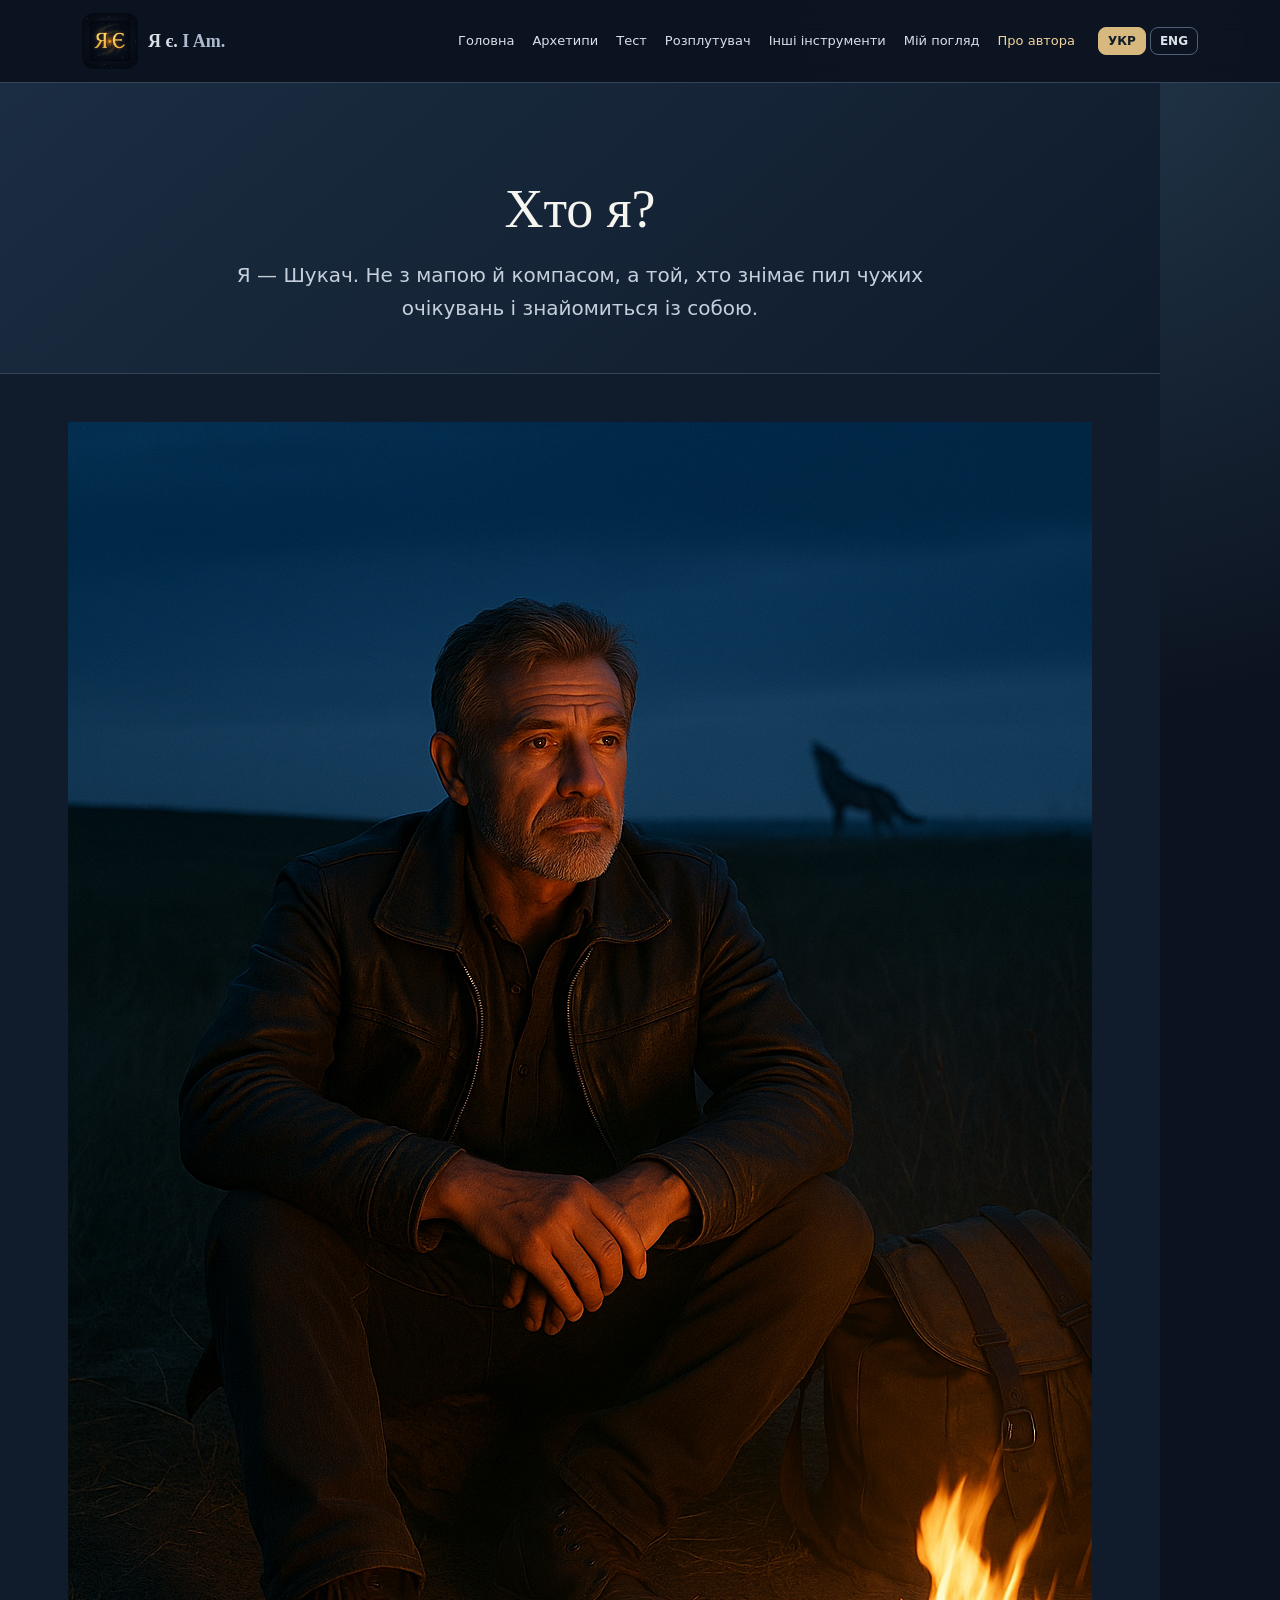
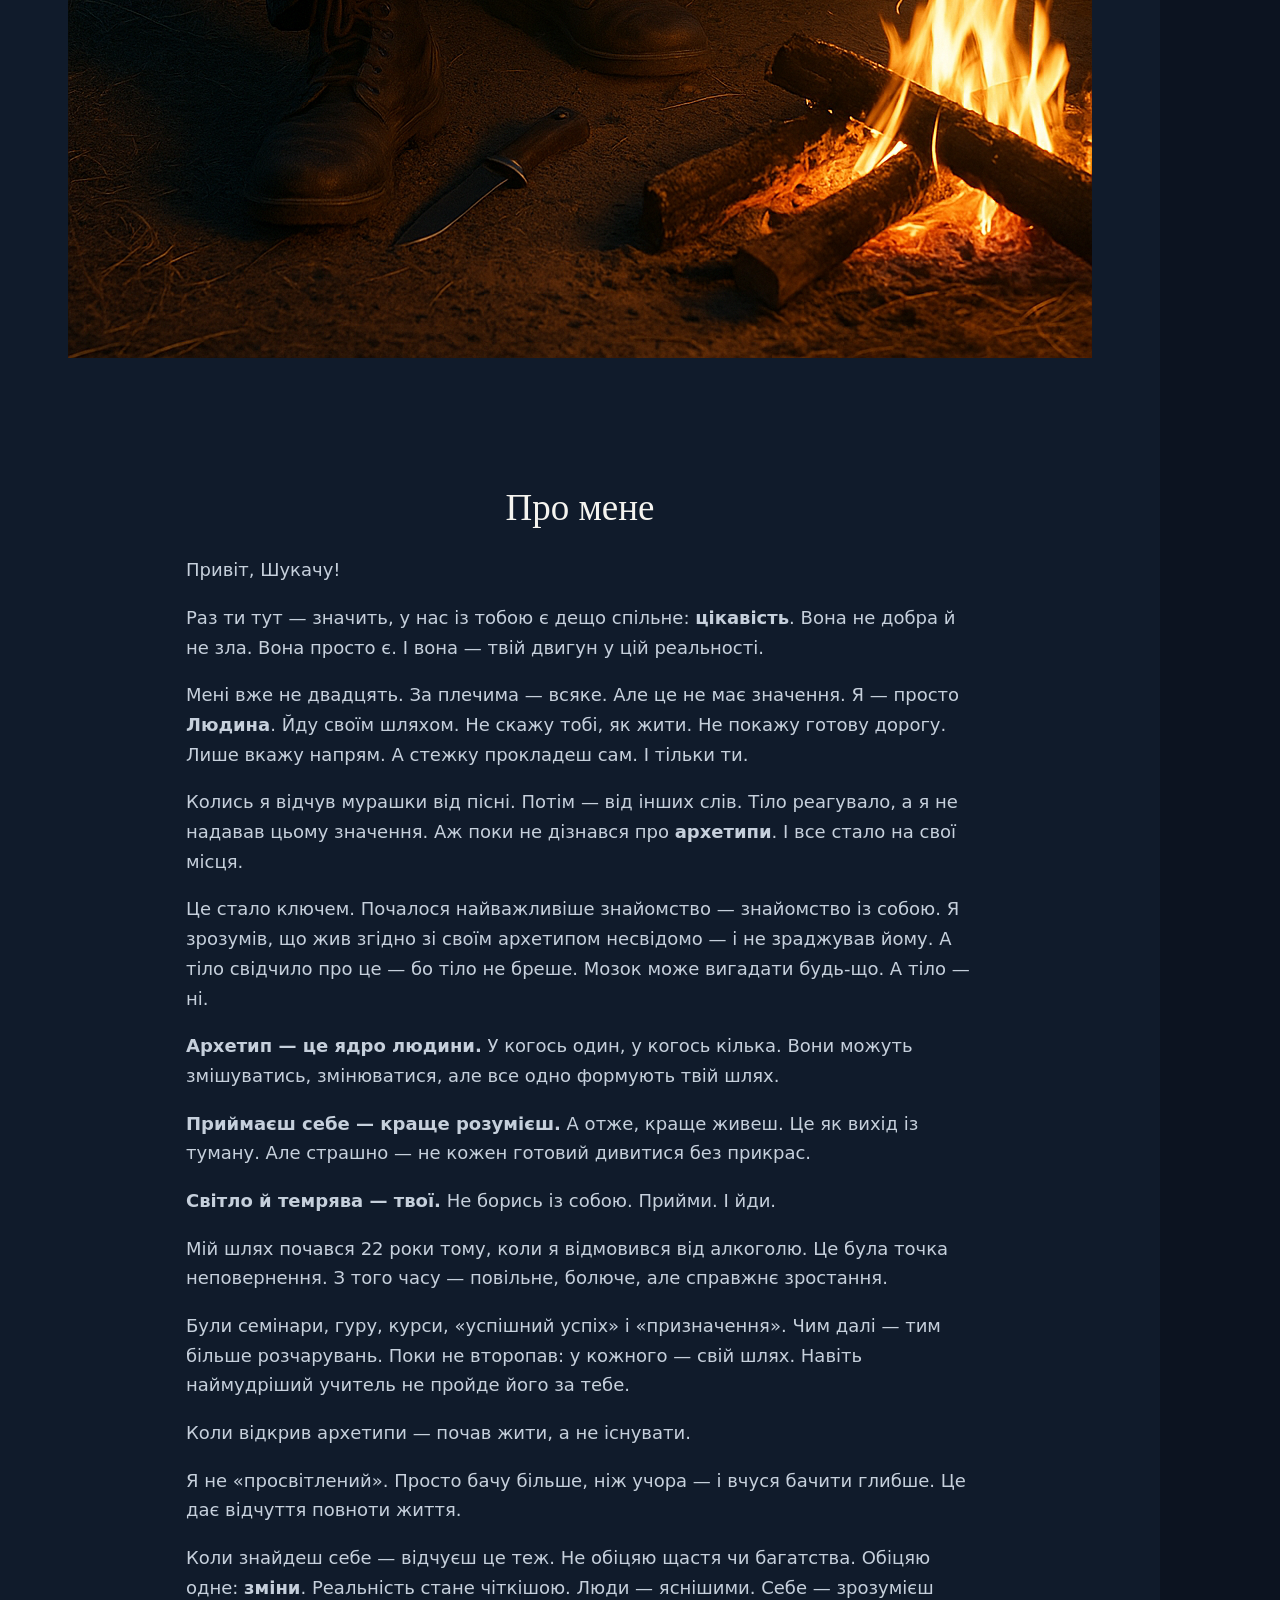
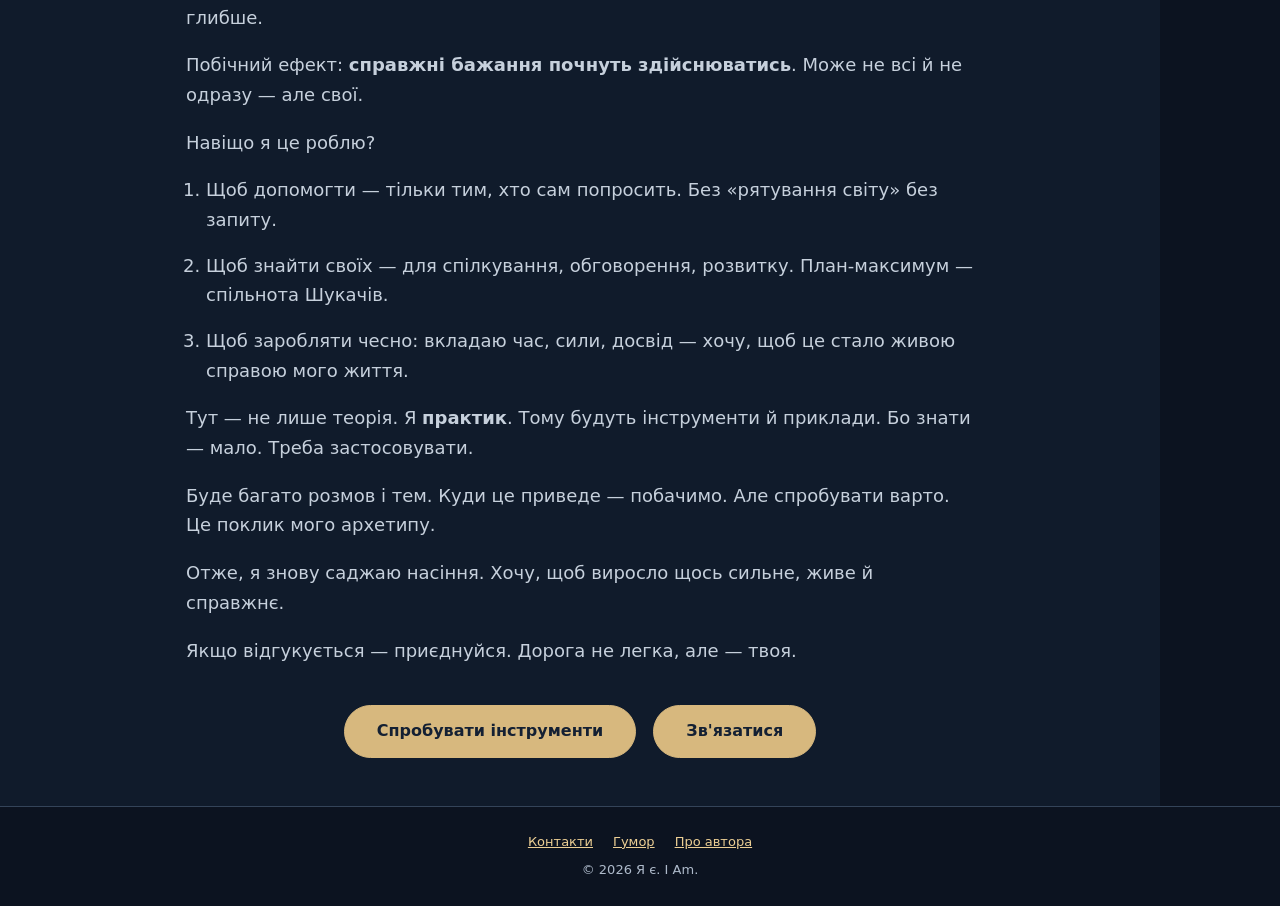
==== about.html @ 679966d9 "Add files via upload" ====
<!DOCTYPE html>

<html lang="uk">
<head>
<meta charset="utf-8"/>
<meta content="width=device-width, initial-scale=1.0" name="viewport"/>
<title>Про мене — Шукач Архетипів | Я є</title>
<link href="https://ya-e.in.ua/about.html" rel="canonical"/>
<meta content="Шукач, який допомагає відкрити твої архетипи через особистий досвід і практичні інструменти на проєкті Я є." name="description"/>
<meta content="index, follow" name="robots"/>
<!-- Open Graph -->
<meta content="Про мене — Шукач Архетипів | Я є" property="og:title"/>
<meta content="Шукач, який допомагає відкрити твої архетипи через особистий досвід і практичні інструменти." property="og:description"/>
<meta content="website" property="og:type"/>
<meta content="images/ya-e-og.jpg" property="og:image"/>
<meta content="1200" property="og:image:width"/>
<meta content="630" property="og:image:height"/>
<meta content="uk_UA" property="og:locale"/>
<link href="images/ya-e-og.jpg" rel="icon" type="image/jpeg">
<!-- Fonts perf -->
<link crossorigin="" href="https://fonts.googleapis.com" rel="preconnect"/>
<link crossorigin="" href="https://fonts.gstatic.com" rel="preconnect"/>
<link href="https://fonts.googleapis.com/css2?family=Lora:wght@400;600;700&amp;display=swap" rel="stylesheet">
<style>
    :root{
      --primary-color:#4b0082;
      --secondary-color:#800080;
      --button-bg:#4c1d95;
      --button-hover:#5b21b6;
      --gray-50:#f9fafb;
      --white:#ffffff;
      --link-hover:#FFD700;
      --text:#111;
      --lang-toggle-bg:#ffffff;
      --lang-toggle-text:#000000;
      --lang-toggle-border:#ff0000;
    }

    *,*::before,*::after{ box-sizing:border-box; }
    html,body{ height:100%; }
    body{
      margin:0; padding:0; color:var(--text); background:var(--white);
      font-family:'Lora',serif; line-height:1.6; display:flex; flex-direction:column;
    }

    /* Utilities */
    .container{ max-width:1200px; margin:0 auto; padding:0 1rem; }
    .page-wrap{ flex:1; }
    .text-center{ text-align:center; }
    .text-white{ color:#fff; }
    .py-20{ padding:5rem 0; } .py-16{ padding:4rem 0; }
    .mb-4{ margin-bottom:1rem; } .mb-6{ margin-bottom:1.5rem; } .mt-6{ margin-top:1.5rem; }
    .text-5xl{ font-size:3rem; } .text-3xl{ font-size:1.875rem; }
    .text-2xl{ font-size:1.5rem; } .text-xl{ font-size:1.25rem; } .text-lg{ font-size:1.125rem; }
    .font-bold{ font-weight:700; } .font-lora{ font-family:'Lora',serif; }
    .bg-white{ background-color:#fff; } .bg-gray-50{ background-color:var(--gray-50); }
    .bg-gradient-to-r{ background:linear-gradient(to right,var(--primary-color),var(--secondary-color)); }
    .space-y-4 > :not([hidden]) ~ :not([hidden]){ margin-top:1rem; }

    /* Skip link */
    .skip-link{
      position:absolute; left:-9999px; top:auto; width:1px; height:1px; overflow:hidden;
    }
    .skip-link:focus{
      position:static; width:auto; height:auto; padding:0.5rem 1rem; background:#fff; color:#000; display:inline-block;
    }

    /* Header / Nav */
    nav{
      background:linear-gradient(to right,var(--primary-color),var(--secondary-color));
      color:#fff; position:sticky; top:0; z-index:10;
    }
    nav .container{
      display:flex; align-items:center; justify-content:space-between; padding:1rem 1rem;
    }
    .logo-link{
      display:flex; align-items:center; gap:0.5rem; color:#fff; text-decoration:none; font-weight:700; font-size:1.5rem;
    }
    .logo-img{ width:32px; height:32px; }

    .menu-toggle{
      display:none; font-size:1.5rem; background:none; border:none; color:#fff; cursor:pointer;
    }

    #primary-nav{
      list-style:none; display:flex; gap:1rem; margin:0; padding:0;
    }
    #primary-nav a{
      color:#fff; text-decoration:none; padding:0.5rem; display:block; font-size:0.9375rem;
      transition:transform .2s ease,color .2s ease;
    }
    #primary-nav a:hover, #primary-nav a:focus{
      color:var(--link-hover); transform:scale(1.03); transform-origin:center;
    }
    #primary-nav a.active{ color:var(--link-hover); text-decoration:underline; }
    #primary-nav a[aria-current="page"]{ text-decoration:underline; }

    .lang-toggle{
      cursor:pointer; font-weight:700; color:var(--lang-toggle-text);
      background:var(--lang-toggle-bg); border:2px solid var(--lang-toggle-border);
      padding:0.5rem 1rem; border-radius:9999px; font-size:1.125rem;
      transition:background-color .3s ease, transform .2s ease;
      margin-left:1rem;
    }
    .lang-toggle:hover, .lang-toggle:focus{ background:#e0e0e0; transform:scale(1.05); }

    .lang-section{ display:none; }
    .lang-section.active{ display:inline; }

    /* Hero */
    .animate-fade-in{ animation:fadeIn 1s ease-in; }
    @keyframes fadeIn{ from{opacity:0} to{opacity:1} }

    /* Buttons */
    .buttons{ text-align:center; margin-top:2.5rem; }
    .button{
      display:inline-block; background:var(--button-bg); color:#fff;
      padding:0.75rem 2rem; border-radius:9999px; text-decoration:none; transition:background-color .3s ease;
    }
    .button:hover,.button:focus{ background:var(--button-hover); }

    /* Footer */
    footer{ background:var(--primary-color); color:#fff; text-align:center; padding:1.5rem 1rem; }
    footer a{ color:var(--link-hover); text-decoration:underline; }
    .footer-note{ font-size:0.875rem; margin-top:0.5rem; }

    /* Image behavior: НЕ розтягувати на десктопі */
    .figure-img{
      display:block;
      margin:0 auto;
      max-width:900px; /* кап на десктопі */
      width:auto;
      height:auto;
    }

    /* Responsive */
    @media (min-width:768px){
      .md\:text-6xl{ font-size:3.75rem; }
    }
    @media (max-width:768px){
      .menu-toggle{ display:inline-block; }
      #primary-nav{
        position:absolute; left:0; top:100%; width:100%;
        background:linear-gradient(to right,var(--primary-color),var(--secondary-color));
        flex-direction:column; gap:0; padding:0.75rem 1rem; display:none;
        box-shadow:0 4px 8px rgba(0,0,0,0.2); animation:slideIn .25s ease;
      }
      #primary-nav.active{ display:flex; }
      #primary-nav li + li{ margin-top:0.25rem; }
      nav .container{ flex-wrap:wrap; gap:0.5rem; }
      .lang-toggle{ font-size:1rem; padding:0.4rem 0.8rem; }

      .py-20{ padding:1.5rem 0; } .py-16{ padding:1.25rem 0; }
      .text-5xl{ font-size:1.75rem; } .md\:text-6xl{ font-size:2rem; }
      .text-3xl{ font-size:1.5rem; } .text-2xl{ font-size:1.25rem; } .text-xl,.text-lg{ font-size:1rem; }
      .button{ padding:0.5rem 1.5rem; font-size:0.9rem; }
      .buttons .button{ width:100%; margin-bottom:1rem; }

      .figure-img{ width:100%; max-width:100%; }
    }
    @media (max-width:480px){
      .logo-img{ width:24px; height:24px; }
      .logo-link{ font-size:1rem; }
      .lang-toggle{ font-size:0.95rem; }
      .text-5xl{ font-size:1.5rem; } .md\:text-6xl{ font-size:1.75rem; }
      .text-3xl{ font-size:1.25rem; } .text-2xl{ font-size:1rem; }
      .button{ padding:0.45rem 1.2rem; font-size:0.85rem; }

      .figure-img{ width:90%; max-width:90%; margin:0 auto; }
    }
    @media (max-width:320px){
      .logo-img{ width:20px; height:20px; }
      .logo-link{ font-size:0.9rem; }
      .lang-toggle{ font-size:0.85rem; padding:0.3rem 0.6rem; }
      .text-5xl{ font-size:1.25rem; } .text-3xl{ font-size:1rem; } .text-2xl{ font-size:0.9rem; }
      .button{ padding:0.35rem 0.9rem; font-size:0.75rem; }
    }

    @keyframes slideIn{ from{ transform:translateY(-12px); opacity:0 } to{ transform:translateY(0); opacity:1 } }

    /* Reduced motion */
    @media (prefers-reduced-motion: reduce){
      *{ animation:none !important; transition:none !important; }
    }
  
    /* Wide-menu fallback: collapse long navigation on laptop widths */
    @media (min-width:769px) and (max-width:1900px){
      .menu-toggle{display:inline-block!important}
      #primary-nav{display:none!important;position:absolute!important;top:100%!important;left:0!important;width:100%!important;background:linear-gradient(to right,#4b0082,#800080)!important;padding:1rem!important;box-shadow:0 4px 8px rgba(0,0,0,.2)!important;flex-direction:column!important;gap:.5rem!important;z-index:50!important;max-height:calc(100vh - 88px);overflow-y:auto}
      #primary-nav.active{display:flex!important}
    }
    @media (min-width:1901px){
      .nav-wrap,nav .container{max-width:1800px!important}
    }
</style>
<link href="images/ya-e-og.jpg" rel="icon" type="image/jpeg"/><link href="assets/site.css" rel="stylesheet"/><script>try{var ul=new URLSearchParams(location.search).get("lang");if(ul==="uk"||ul==="en")localStorage.setItem("lang",ul)}catch(e){}</script></link></link><link href="assets/theme-v2.css" rel="stylesheet"/></head>
<body class="legacy-page">
<a class="skip-link" href="#main-content">Пропустити до контенту</a>
<nav role="navigation">
<div class="container">
<a aria-label="Перейти на головну сторінку / Go to homepage" class="logo-link" href="index.html">
<img alt="Логотип Я є / I Am logo" class="logo-img" height="32" src="images/favicon-v2.png" width="32"/>
<span class="logo-text">
<span class="lang-section lang-uk active" lang="uk">Я є</span>
<span class="lang-section lang-en" lang="en">I Am</span>
</span>
</a>
<div style="display:flex; align-items:center; gap:0.5rem; margin-left:auto;">
<button aria-controls="primary-nav" aria-expanded="false" aria-label="Переключити меню навігації / Toggle navigation menu" class="menu-toggle">☰</button>
<button aria-label="Переключити мову / Toggle language" class="lang-toggle" type="button">UA / EN</button>
</div>
<ul id="primary-nav">
<li><a href="index.html"><span class="lang-uk">Головна</span><span class="lang-en" hidden="">Home</span></a></li>
<li><a href="archetypes.html"><span class="lang-uk">Про архетипи</span><span class="lang-en" hidden="">About Archetypes</span></a></li>
<li><a href="about.html"><span class="lang-uk">Про мене</span><span class="lang-en" hidden="">About Me</span></a></li>
<li><a href="tools.html"><span class="lang-uk">Інструменти</span><span class="lang-en" hidden="">Tools</span></a></li>
<li><a href="archetype-test.html"><span class="lang-uk">Тест архетипів</span><span class="lang-en" hidden="">Archetype Test</span></a></li>
<li><a href="unravel-situation.html"><span class="lang-uk">Розплутувач ситуації</span><span class="lang-en" hidden="">Situation Unraveler</span></a></li>
<li><a href="map-awareness-test-v2.html"><span class="lang-uk">Мапа усвідомлення — Тест V2</span><span class="lang-en" hidden="">Map of Awareness — Test V2</span></a></li>
<li><a href="mind-exploration.html"><span class="lang-uk">Мисленне Дослідження</span><span class="lang-en" hidden="">Mental Exploration</span></a></li>
<li><a href="unravel-anxiety.html"><span class="lang-uk">Розплутування Тривоги</span><span class="lang-en" hidden="">Anxiety Knot Unraveler</span></a></li>
<li><a href="blog.html"><span class="lang-uk">Як жити далі?</span><span class="lang-en" hidden="">How to Live On?</span></a></li>
<li><a href="humor.html"><span class="lang-uk">Гумор</span><span class="lang-en" hidden="">Humor</span></a></li>
<li><a href="contact.html"><span class="lang-uk">Прайс</span><span class="lang-en" hidden="">Pricing</span></a></li>
<li><a href="contact.html"><span class="lang-uk">Контакти</span><span class="lang-en" hidden="">Contact</span></a></li>
</ul>
</div>
</nav>
<main class="page-wrap" id="main-content">
<!-- Hero -->
<section class="bg-gradient-to-r text-white py-20 text-center animate-fade-in">
<div class="container">
<h1 class="text-5xl md:text-6xl font-bold font-lora mb-4">
<span class="lang-section lang-uk active" lang="uk">Хто я?</span>
<span class="lang-section lang-en" lang="en">Who am I?</span>
</h1>
<p class="text-xl" style="max-width:60ch; margin:0 auto;">
<span class="lang-section lang-uk active" lang="uk">Я — Шукач. Не з мапою й компасом, а той, хто знімає пил чужих очікувань і знайомиться із собою.</span>
<span class="lang-section lang-en" lang="en">I’m a Seeker — not with a map and compass, but one who brushes off others’ expectations and gets to know himself.</span>
</p>
</div>
</section>
<!-- Image (не міняю поведінку, як просив) -->
<section class="py-16 bg-gray-50 text-center">
<div class="container">
<img alt="Вогнище — тепло і затишок / Campfire — warmth and comfort" class="figure-img mb-6" height="675" loading="lazy" src="images/campfire.jpg" width="1200"/>
</div>
</section>
<!-- Content -->
<section class="py-16 bg-white">
<div class="container" style="max-width:820px;">
<h2 class="text-3xl font-bold font-lora mb-6 text-center">
<span class="lang-section lang-uk active" lang="uk">Про мене</span>
<span class="lang-section lang-en" lang="en">About Me</span>
</h2>
<div class="lang-section lang-uk active" lang="uk">
<p class="text-lg mb-4">Привіт, Шукачу!</p>
<p class="text-lg mb-4">Раз ти тут — значить, у нас із тобою є дещо спільне: <strong>цікавість</strong>. Вона не добра й не зла. Вона просто є. І вона — твій двигун у цій реальності.</p>
<p class="text-lg mb-4">Мені вже не двадцять. За плечима — всяке. Але це не має значення. Я — просто <strong>Людина</strong>. Йду своїм шляхом. Не скажу тобі, як жити. Не покажу готову дорогу. Лише вкажу напрям. А стежку прокладеш сам. І тільки ти.</p>
<p class="text-lg mb-4">Колись я відчув мурашки від пісні. Потім — від інших слів. Тіло реагувало, а я не надавав цьому значення. Аж поки не дізнався про <strong>архетипи</strong>. І все стало на свої місця.</p>
<p class="text-lg mb-4">Це стало ключем. Почалося найважливіше знайомство — знайомство із собою. Я зрозумів, що жив згідно зі своїм архетипом несвідомо — і не зраджував йому. А тіло свідчило про це — бо тіло не бреше. Мозок може вигадати будь-що. А тіло — ні.</p>
<p class="text-lg mb-4"><strong>Архетип — це ядро людини.</strong> У когось один, у когось кілька. Вони можуть змішуватись, змінюватися, але все одно формують твій шлях.</p>
<p class="text-lg mb-4"><strong>Приймаєш себе — краще розумієш.</strong> А отже, краще живеш. Це як вихід із туману. Але страшно — не кожен готовий дивитися без прикрас.</p>
<p class="text-lg mb-4"><strong>Світло й темрява — твої.</strong> Не борись із собою. Прийми. І йди.</p>
<p class="text-lg mb-4">Мій шлях почався 22 роки тому, коли я відмовився від алкоголю. Це була точка неповернення. З того часу — повільне, болюче, але справжнє зростання.</p>
<p class="text-lg mb-4">Були семінари, гуру, курси, «успішний успіх» і «призначення». Чим далі — тим більше розчарувань. Поки не второпав: у кожного — свій шлях. Навіть наймудріший учитель не пройде його за тебе.</p>
<p class="text-lg mb-4">Коли відкрив архетипи — почав жити, а не існувати.</p>
<p class="text-lg mb-4">Я не «просвітлений». Просто бачу більше, ніж учора — і вчуся бачити глибше. Це дає відчуття повноти життя.</p>
<p class="text-lg mb-4">Коли знайдеш себе — відчуєш це теж. Не обіцяю щастя чи багатства. Обіцяю одне: <strong>зміни</strong>. Реальність стане чіткішою. Люди — яснішими. Себе — зрозумієш глибше.</p>
<p class="text-lg mb-4">Побічний ефект: <strong>справжні бажання почнуть здійснюватись</strong>. Може не всі й не одразу — але свої.</p>
<p class="text-lg mb-4">Навіщо я це роблю?</p>
<ol class="text-lg mb-4 space-y-4" style="list-style:decimal; padding-left:1.25rem;">
<li>Щоб допомогти — тільки тим, хто сам попросить. Без «рятування світу» без запиту.</li>
<li>Щоб знайти своїх — для спілкування, обговорення, розвитку. План-максимум — спільнота Шукачів.</li>
<li>Щоб заробляти чесно: вкладаю час, сили, досвід — хочу, щоб це стало живою справою мого життя.</li>
</ol>
<p class="text-lg mb-4">Тут — не лише теорія. Я <strong>практик</strong>. Тому будуть інструменти й приклади. Бо знати — мало. Треба застосовувати.</p>
<p class="text-lg mb-4">Буде багато розмов і тем. Куди це приведе — побачимо. Але спробувати варто. Це поклик мого архетипу.</p>
<p class="text-lg mb-4">Отже, я знову саджаю насіння. Хочу, щоб виросло щось сильне, живе й справжнє.</p>
<p class="text-lg mb-4">Якщо відгукується — приєднуйся. Дорога не легка, але — твоя.</p>
</div>
<div class="lang-section lang-en" lang="en">
<p class="text-lg mb-4">Hello, fellow Seeker!</p>
<p class="text-lg mb-4">If you’re here, we share <strong>curiosity</strong>. It simply is — and powers you through reality.</p>
<p class="text-lg mb-4">I’m no longer twenty. I’m just a <strong>Human</strong> on my path. I won’t hand you a ready-made road — I’ll point a direction. You’ll carve it.</p>
<p class="text-lg mb-4">Once music gave me chills. Later, words did. My body reacted; I ignored it — until I discovered <strong>archetypes</strong>. Then it clicked.</p>
<p class="text-lg mb-4">That started the key journey — meeting myself. I’d been living my archetype unconsciously. The body doesn’t lie; the mind does.</p>
<p class="text-lg mb-4"><strong>Archetype is a person’s core.</strong> One or many — blending, shifting — still shaping your path.</p>
<p class="text-lg mb-4"><strong>Self-acceptance sharpens sight.</strong> You live better. It’s scary, but worth it.</p>
<p class="text-lg mb-4"><strong>Your light and darkness are yours.</strong> Don’t fight yourself. Accept and walk.</p>
<p class="text-lg mb-4">My turning point: quitting alcohol 22 years ago. Since then — slow, painful, true growth.</p>
<p class="text-lg mb-4">Seminars, gurus, courses… disillusionment. Everyone has their way; no teacher can walk it for you.</p>
<p class="text-lg mb-4">Archetypes helped me start living — not merely existing.</p>
<p class="text-lg mb-4">I’m not enlightened. I just see more and learn to see deeper. That brings fullness.</p>
<p class="text-lg mb-4">Find yourself — feel that fullness. I promise one thing: <strong>change</strong>.</p>
<p class="text-lg mb-4">Side effect: <strong>true desires start coming true</strong>. Not all, not at once — but yours.</p>
<p class="text-lg mb-4">Why do I do this?</p>
<ol class="text-lg mb-4 space-y-4" style="list-style:decimal; padding-left:1.25rem;">
<li>To help — only those who ask.</li>
<li>To find my people — conversation, reflection, growth; ultimately, a Seekers’ community.</li>
<li>To earn honestly — time, effort, experience deserve a living craft.</li>
</ol>
<p class="text-lg mb-4">Not just theory. I’m a <strong>practitioner</strong>. Expect tools and examples.</p>
<p class="text-lg mb-4">Plenty of dialogue. We’ll see where it leads. It’s my archetype’s calling.</p>
<p class="text-lg mb-4">So I plant a seed again — hoping for something strong, living, and true.</p>
<p class="text-lg mb-4">If it pulls you — join. The road won’t be easy, but it will be yours.</p>
</div>
<div class="buttons">
<a class="button" href="tools.html">
<span class="lang-section lang-uk active" lang="uk">Спробувати інструменти</span>
<span class="lang-section lang-en" lang="en">Try the Tools</span>
</a>
<a class="button" href="contact.html" style="margin-left:0.75rem;">
<span class="lang-section lang-uk active" lang="uk">Зв'язатися</span>
<span class="lang-section lang-en" lang="en">Contact Me</span>
</a>
</div>
</div>
</section>
</main>
<footer>
<p>
<span class="lang-section lang-uk active" lang="uk">© 2025 Я є. Усі права захищено.</span>
<span class="lang-section lang-en" lang="en">© 2025 I Am. All rights reserved.</span>
</p>
</footer>
<script>
    (function(){
      const SELECTORS = {
        langSections: '.lang-section',
        navList: '#primary-nav',
        menuToggle: '.menu-toggle',
        langToggle: '.lang-toggle'
      };

      const TITLES = {
        uk: 'Про мене — Шукач Архетипів | Я є',
        en: 'About Me — Seeker of Archetypes | I Am'
      };

      const DESCS = {
        uk: 'Шукач, який допомагає відкрити твої архетипи через особистий досвід і практичні інструменти.',
        en: 'A Seeker who helps uncover your archetypes through experience and practical tools.'
      };

      const $ = (sel, root=document) => root.querySelector(sel);
      const $$ = (sel, root=document) => Array.from(root.querySelectorAll(sel));

      function updateHead(lang){
        document.title = TITLES[lang] || TITLES.uk;
        const ogTitle = document.querySelector('meta[property="og:title"]');
        const ogDesc  = document.querySelector('meta[property="og:description"]');
        const desc    = document.querySelector('meta[name="description"]');
        if(ogTitle) ogTitle.content = TITLES[lang] || TITLES.uk;
        if(ogDesc)  ogDesc.content  = DESCS[lang]  || DESCS.uk;
        if(desc)    desc.content    = DESCS[lang]  || DESCS.uk;
      }

      function applyLang(lang){
        $$(SELECTORS.langSections).forEach(el => el.classList.remove('active'));
        $$(`.lang-${lang}`).forEach(el => el.classList.add('active'));
        document.documentElement.lang = lang;
        const lt = $(SELECTORS.langToggle);
        if(lt) lt.textContent = (lang === 'uk') ? 'UA / EN' : 'EN / UA';
        updateHead(lang);
        try{ localStorage.setItem('lang', lang); }catch(e){}
      }

      function initLang(){
        let saved = 'uk';
        try{ saved = localStorage.getItem('lang') || 'uk'; }catch(e){}
        applyLang(saved);
      }

      function initMenu(){
        const toggle = $(SELECTORS.menuToggle);
        const nav = $(SELECTORS.navList);
        if(!toggle || !nav) return;

        let lastFocus = null;

        function openMenu(){
          nav.classList.add('active');
          toggle.setAttribute('aria-expanded','true');
          toggle.textContent = '✕';
          lastFocus = document.activeElement;
          const firstLink = nav.querySelector('a');
          if(firstLink) firstLink.focus();
          document.addEventListener('click', onDocClick, true);
          document.addEventListener('keydown', onKeydown);
        }

        function closeMenu(){
          nav.classList.remove('active');
          toggle.setAttribute('aria-expanded','false');
          toggle.textContent = '☰';
          document.removeEventListener('click', onDocClick, true);
          document.removeEventListener('keydown', onKeydown);
          if(lastFocus && lastFocus.focus) lastFocus.focus();
        }

        function onDocClick(e){
          if(nav.contains(e.target) || toggle.contains(e.target)) return;
          closeMenu();
        }

        function onKeydown(e){
          if(e.key === 'Escape'){ closeMenu(); }
          if((e.key === ' ' || e.key === 'Enter') && document.activeElement === toggle){
            e.preventDefault();
            nav.classList.contains('active') ? closeMenu() : openMenu();
          }
        }

        toggle.addEventListener('click', () => {
          nav.classList.contains('active') ? closeMenu() : openMenu();
        });

        // highlight current page
        const currentPage = window.location.pathname.split('/').pop() || 'index.html';
        nav.querySelectorAll('a').forEach(a=>{
          if(a.getAttribute('href') === currentPage){
            a.classList.add('active');
            a.setAttribute('aria-current','page');
          }
        });
      }

      function initLangToggle(){
        const btn = $(SELECTORS.langToggle);
        if(!btn) return;
        btn.addEventListener('click', ()=>{
          const now = document.documentElement.lang || 'uk';
          const next = (now === 'uk') ? 'en' : 'uk';
          applyLang(next);
          console.log('[lang] switched to', next.toUpperCase());
        });
      }

      document.addEventListener('DOMContentLoaded', ()=>{
        initLang();
        initMenu();
        initLangToggle();
      });
    })();
  </script>
<script defer="" src="assets/site.js"></script></body>
</html>
---- assets/site.css ----
:root{--bg:#0c1320;--surface:#172334;--surface2:#1f3044;--text:#f5f4ef;--muted:#bac7d6;--gold:#d7b87e;--line:#344459}
.site-head,.site-head *{box-sizing:border-box}.site-head{position:sticky;top:0;z-index:9999;background:rgba(12,19,32,.97);backdrop-filter:blur(16px);border-bottom:1px solid #354457;color:#f5f4ef;font-family:system-ui,-apple-system,Segoe UI,sans-serif}.site-head-inner{max-width:1160px;margin:auto;min-height:82px;padding:9px 22px;display:flex;align-items:center;gap:18px}.site-brand{display:flex;align-items:center;flex:none;gap:10px;text-decoration:none!important;color:#edd7b5!important;font:600 18px Georgia,serif!important}.site-brand img{width:56px;height:56px;object-fit:contain;border-radius:12px}.site-nav{margin-left:auto;display:flex;align-items:center;gap:18px;flex-wrap:wrap}.site-nav a{font:500 13px/1.3 system-ui,sans-serif!important;color:#d8e0e8!important;text-decoration:none!important;padding:8px 0;white-space:nowrap}.site-nav a:hover,.site-nav a[aria-current=page]{color:#edcf94!important}.site-language{display:flex;gap:4px;margin-left:5px}.site-language button{border:1px solid #516076;background:transparent;color:#dce4eb;padding:6px 9px;border-radius:8px;font:600 12px system-ui;cursor:pointer}.site-language button.active{color:#111c29;background:#d7b87e;border-color:#d7b87e}.site-menu{display:none;background:transparent;border:1px solid #516076;color:#fff;border-radius:8px;padding:7px 12px;font-size:18px}.site-head+nav,body>nav[role=navigation]{display:none!important}.site-head a:focus-visible,.site-head button:focus-visible{outline:2px solid #f3d6a2;outline-offset:3px}
.site-footer{background:#0c1320;border-top:1px solid #344459;color:#aebaca;font:13px/1.6 system-ui,sans-serif;padding:25px;text-align:center}.site-footer a{color:#edcf94}.site-footer .site-footlinks{display:flex;justify-content:center;gap:20px;flex-wrap:wrap;margin-bottom:8px}
@media(max-width:980px){.site-menu{display:block;margin-left:auto}.site-nav{display:none;position:absolute;top:100%;left:0;right:0;background:#101b2b;border-bottom:1px solid #344459;padding:16px 22px;box-shadow:0 20px 30px #0005}.site-nav.open{display:flex;flex-direction:column;align-items:stretch;gap:5px}.site-nav a{padding:11px 5px;font-size:15px!important}.site-head-inner{min-height:70px}.site-brand img{height:46px;width:46px}}@media(max-width:420px){.site-head-inner{padding:6px 12px;gap:8px}.site-brand{font-size:16px!important}.site-brand img{width:42px;height:42px}.site-language button{padding:6px 7px}}
---- assets/theme-v2.css ----
/* Я є. I Am. — visual system v2. Compatible with all original interactive modules. */
:root{color-scheme:dark;--bg:#0c1320;--surface:#172334;--surface2:#1f3044;--ink:#f5f4ef;--muted:#bac7d6;--accent:#d7b87e;--line:#344459;--primary-color:#d7b87e;--secondary-color:#b99560;--button-bg:#d7b87e;--button-hover:#f1d49d;--primary:#d7b87e;--secondary:#b99560;--btn:#d7b87e;--btn2:#f1d49d;--text:#f5f4ef;--gray-50:#101b2a;--white:#172334;--panel:#172334;--soft:#253344;--link-hover:#f1d49d;--darkslategray:#f0dfbe}
html{background:#0c1320!important}
body.legacy-page{background:radial-gradient(ellipse at 80% 0%,#23394d 0%,#0c1320 56%)!important;color:#f5f4ef!important;font:16px/1.65 system-ui,-apple-system,'Segoe UI',sans-serif!important;min-height:100vh;overflow-x:hidden}
body.legacy-page :is(h1,h2,h3,h4){color:#f5f4ef!important;line-height:1.25}
body.legacy-page :is(h1,h2){font-family:Georgia,'Times New Roman',serif!important;font-weight:500!important}
body.legacy-page h1{font-size:clamp(32px,5vw,54px)!important}
body.legacy-page h2{font-size:clamp(25px,3.5vw,37px)!important}
body.legacy-page h3{font-size:clamp(19px,2.3vw,25px)!important}
body.legacy-page :is(p,li,label,.muted,.subtitle,.hint,.small,.description){color:#c6d0dc}
body.legacy-page :is(a,a:visited){color:#e8c58d}
body.legacy-page a:hover{color:#f5dbad}
body.legacy-page > nav:not(.site-head),body.legacy-page > footer:not(.site-footer){display:none!important}
body.legacy-page .site-head{display:block!important;background:rgba(12,19,32,.97)!important;padding:0!important;flex-shrink:0!important}
body.legacy-page .site-head .site-nav{display:flex!important}
body.legacy-page .site-head a{color:#d8e0e8!important}
body.legacy-page .site-head .site-nav a[aria-current="page"],body.legacy-page .site-head .site-nav a:hover{color:#f1d49d!important}
body.legacy-page .site-head .site-nav.open{display:flex!important}
body.legacy-page .site-footlinks{display:flex!important}
body.legacy-page .site-footer{display:block!important;background:#0c1320!important;color:#aebaca!important}
body.legacy-page .site-footer a{color:#edcf94!important}
body.legacy-page :is(.bg-gray-50,.bg-white,.bg-slate-50,.bg-gray-100){background:#101b2b!important}
body.legacy-page :is(.bg-gradient-to-r,.hero,header.test-header){background:linear-gradient(140deg,#1b2d42,#0f1b2b)!important;border-bottom:1px solid #344459!important;color:#f5f4ef!important}
body.legacy-page .hero{padding:55px 0!important}
body.legacy-page :is(.container,.wrap,.page-wrap){max-width:1160px}
body.legacy-page .page-wrap{width:100%}
body.legacy-page :is(.py-20,.py-16){padding-top:48px!important;padding-bottom:48px!important}
body.legacy-page :is(.stage,.card,.accordion-item,.panel,.result,.output,.intro-note,.feedback-wrap,.next-step,.question-card,.stat-card,.entry-card,.block,.tile){background:#172334!important;color:#f5f4ef!important;border:1px solid #344459!important;border-radius:16px!important;box-shadow:0 14px 38px #0002!important}
body.legacy-page :is(.stage,.card,.accordion-item,.panel,.output,.intro-note,.feedback-wrap){padding:clamp(16px,3vw,28px)!important}
body.legacy-page :is(.stage,.card,.accordion-item,.panel,.output,.intro-note) :is(p,li,label,span){color:inherit}
body.legacy-page :is(.accordion-header,.accordion-content){background:#172334!important;color:#f5f4ef!important}
body.legacy-page .accordion-header{border-bottom:1px solid #344459!important}
body.legacy-page .accordion-header:hover{background:#24354b!important}
body.legacy-page :is(.accordion-header h3,.accordion-content,.stage h2,.output h2,.output-section h3){color:#f5f4ef!important}
body.legacy-page :is(.text-gray-900,.text-gray-800,.text-gray-700,.text-gray-600,.text-black){color:#e5ebf3!important}
body.legacy-page :is(.text-white){color:#f5f4ef!important}
body.legacy-page :is(.muted,.hint,.quiet,.text-gray-500,.text-sm){color:#b9c8d8!important}
body.legacy-page :is(input:not([type=checkbox]):not([type=radio]),textarea,select,.control-input){background:#101d2b!important;border:1px solid #58687c!important;color:#f5f4ef!important;border-radius:10px!important;max-width:100%;min-height:42px;font:inherit}
body.legacy-page :is(input,textarea)::placeholder{color:#98a7ba!important;opacity:1}
body.legacy-page :is(input,textarea,select):focus{border-color:#d7b87e!important;outline:2px solid #d7b87e55!important;outline-offset:1px}
body.legacy-page :is(button.primary,button.btn,.btn-primary,.bg-indigo-600,a.primary-link,button[type=submit],#unravelBtn,#btnNext){background:#d7b87e!important;color:#111b29!important;border:1px solid #d7b87e!important;border-radius:10px!important;font-weight:700!important}
body.legacy-page :is(button.primary,button.btn,.btn-primary,.bg-indigo-600,a.primary-link,button[type=submit],#unravelBtn,#btnNext):hover{background:#efd2a0!important}
body.legacy-page :is(button.secondary,.ghost,.btn-outline,#resetBtn){background:#203044!important;border:1px solid #66758a!important;color:#f5f4ef!important;border-radius:10px!important}
body.legacy-page :is(button,a,input,textarea,select):focus-visible{outline:2px solid #e4c188!important;outline-offset:3px}
body.legacy-page :is(.progress,.bar){background:#314156}
body.legacy-page :is(.bar>div,.progress>.bar){background:#d7b87e!important}
body.legacy-page .intro-note{border-left:3px solid #d7b87e!important}
body.legacy-page .intro-note :is(p,strong){color:#eed8b1!important}
body.legacy-page :is(.next-step,.privacy-note){color:#d5dfea!important}
body.legacy-page .next-step strong{color:#f0d7a8!important}
body.legacy-page :is(.output-section,.accordion-item){border-color:#344459!important}
body.legacy-page .site-head button{min-height:auto!important}
body.legacy-page .site-head .site-language button{background:transparent!important;color:#dce4eb!important;border:1px solid #516076!important;border-radius:8px!important;font-weight:600!important}
body.legacy-page .site-head .site-language button.active{background:#d7b87e!important;color:#111c29!important;border-color:#d7b87e!important}
body.legacy-page .site-head .site-menu{background:transparent!important;color:#fff!important;border:1px solid #516076!important}
body.legacy-page .site-head .site-nav a{font:500 13px/1.3 system-ui,sans-serif!important;text-decoration:none!important}
body.legacy-page :is(.content,.article-content,.prose){color:#d2dce6!important}
body.legacy-page img{max-width:100%;height:auto}
body.legacy-page :is(.accordion-content,.output,section,article){overflow-wrap:anywhere}
@media(max-width:980px){body.legacy-page .site-head .site-nav{display:none!important}body.legacy-page .site-head .site-nav.open{display:flex!important}}
@media(max-width:700px){body.legacy-page :is(.container,.wrap,.page-wrap){padding-left:16px!important;padding-right:16px!important}body.legacy-page :is(.py-20,.py-16){padding-top:30px!important;padding-bottom:30px!important}body.legacy-page .hero{padding:32px 0!important}body.legacy-page .stage{padding:17px!important}body.legacy-page .controls{flex-direction:column;align-items:stretch}body.legacy-page .controls>*{max-width:100%}}
/* Shield the shared header from broad legacy nav rules. */
body.legacy-page .site-head nav.site-nav{background:transparent!important;position:static!important;top:auto!important;z-index:auto!important;padding:0!important;border:0!important;box-shadow:none!important;color:inherit!important;min-height:0!important;flex-direction:row!important}
body.legacy-page .site-head-inner{width:100%;max-width:1160px!important;min-height:82px!important;display:flex!important;flex-direction:row!important;align-items:center!important;justify-content:space-between!important;padding:9px 22px!important;gap:18px!important}
body.legacy-page .site-head .site-language{display:flex!important;align-items:center!important;margin-left:5px!important}
body.legacy-page .site-head .site-brand{display:flex!important;align-items:center!important;text-decoration:none!important;gap:10px!important}
body.legacy-page .site-head .site-brand img{width:56px!important;height:56px!important;object-fit:contain!important;border-radius:12px!important}
@media(max-width:980px){body.legacy-page .site-head nav.site-nav{display:none!important;position:absolute!important;top:100%!important;left:0!important;right:0!important;padding:16px 22px!important;background:#101b2b!important;border-bottom:1px solid #344459!important;box-shadow:0 20px 30px #0005!important}body.legacy-page .site-head nav.site-nav.open{display:flex!important;flex-direction:column!important;align-items:stretch!important}body.legacy-page .site-head-inner{min-height:70px!important}body.legacy-page .site-head .site-menu{display:block!important;margin-left:auto!important}body.legacy-page .site-head .site-brand img{width:46px!important;height:46px!important}}
@media(max-width:420px){body.legacy-page .site-head-inner{padding:6px 12px!important;gap:8px!important}body.legacy-page .site-head .site-brand img{width:42px!important;height:42px!important}}

/* v3: readable gold action buttons on imported pages (incl. Archetypes).
   Override legacy .buttons .button {color:#fff} and inherited inline spans. */
body.legacy-page .buttons a.button,
body.legacy-page a.button,
body.legacy-page .buttons a.button:visited,
body.legacy-page a.button:visited {
  background:#d7b87e!important;
  color:#142033!important;
  border:1px solid #d7b87e!important;
  border-radius:999px!important;
  font-weight:700!important;
  text-decoration:none!important;
  text-shadow:none!important;
}
body.legacy-page .buttons a.button :is(.lang-section,.lang-uk,.lang-en,span),
body.legacy-page a.button :is(.lang-section,.lang-uk,.lang-en,span) {
  color:#142033!important;
  text-shadow:none!important;
}
body.legacy-page .buttons a.button:hover,
body.legacy-page a.button:hover,
body.legacy-page .buttons a.button:focus-visible,
body.legacy-page a.button:focus-visible {
  background:#f1d49d!important;
  color:#101925!important;
  border-color:#f1d49d!important;
}

/* V5 — unify imported form surfaces and text contrast (3 tools).
   Avoid legacy white answer cards with inherited white site text. */
body.legacy-page .step,
body.legacy-page label.choice,
body.legacy-page label.opt,
body.legacy-page .tips,
body.legacy-page .danger {
  background:#1f3044!important; color:#f5f4ef!important;
  border:1px solid #52647b!important; border-radius:12px!important;
}
body.legacy-page :is(.step,label.choice,label.opt,.tips,.danger) :is(h2,h3,h4,p,span,strong,em,small,label,.lang-uk,.lang-en) {
  color:#f5f4ef!important; opacity:1!important; text-shadow:none!important;
}
body.legacy-page :is(.step,label.choice,label.opt,.tips,.danger) :is(.muted,.small,.hint,.text-sm){color:#c2d0de!important}
body.legacy-page :is(.step,.choice,.opt):hover{border-color:#d7b87e!important}
body.legacy-page label.choice:has(input:checked),
body.legacy-page label.opt:has(input:checked){background:#35485d!important;border-color:#d7b87e!important}
body.legacy-page .choice-question>p,
body.legacy-page .choice-question>label{color:#f5f4ef!important}
body.legacy-page .choice-question{border-color:#52647b!important}
body.legacy-page .step h2{font-size:clamp(21px,3vw,29px)!important}
body.legacy-page label.choice{display:flex!important;align-items:center!important;gap:9px!important}
body.legacy-page label.opt{display:block!important}
body.legacy-page label.choice input[type=radio],body.legacy-page label.opt input[type=radio],
body.legacy-page label.choice input[type=checkbox],body.legacy-page label.opt input[type=checkbox]{
  accent-color:#d7b87e!important;flex-shrink:0!important
}
body.legacy-page .tips strong,body.legacy-page .danger strong{color:#f5d9aa!important}
/* Keep form selectors clear across languages and viewports */
body.legacy-page input:not([type=radio]):not([type=checkbox]),body.legacy-page textarea,body.legacy-page select {background:#101d2b!important;color:#f5f4ef!important}
body.legacy-page .step :is(textarea,input,select),body.legacy-page .stage :is(textarea,input,select){color:#f5f4ef!important}
body.legacy-page button:disabled{opacity:.55}
@media(max-width:700px){body.legacy-page .choice-grid{grid-template-columns:1fr!important}body.legacy-page .step{padding:18px!important}}

/* V6 — Awareness Map result: legible badges and navy/gold SVG. */
body.legacy-page.awareness-page .result .pill {
  background:#25384e!important;
  color:#f5e5c7!important;
  border:1px solid #738399!important;
  font-weight:600!important;
  opacity:1!important;
  text-shadow:none!important;
  padding:7px 11px!important;
  margin:3px 5px 3px 0!important;
  line-height:1.35!important;
}
body.legacy-page.awareness-page .result .pill[style] {
  background:#423827!important;
  color:#ffe6ad!important;
  border-color:#bc955c!important;
}
body.legacy-page.awareness-page .ring path {
  stroke:#43556a!important;
  opacity:1!important;
}
body.legacy-page.awareness-page .ring path.active {
  stroke:url(#grad)!important;
  opacity:1!important;
}
body.legacy-page.awareness-page .ring text {
  fill:#f5e5c7!important;
  font:600 13px/1.2 system-ui,sans-serif!important;
  paint-order:stroke!important;
  stroke:#172334!important;
  stroke-width:2px!important;
  stroke-linejoin:round!important;
}
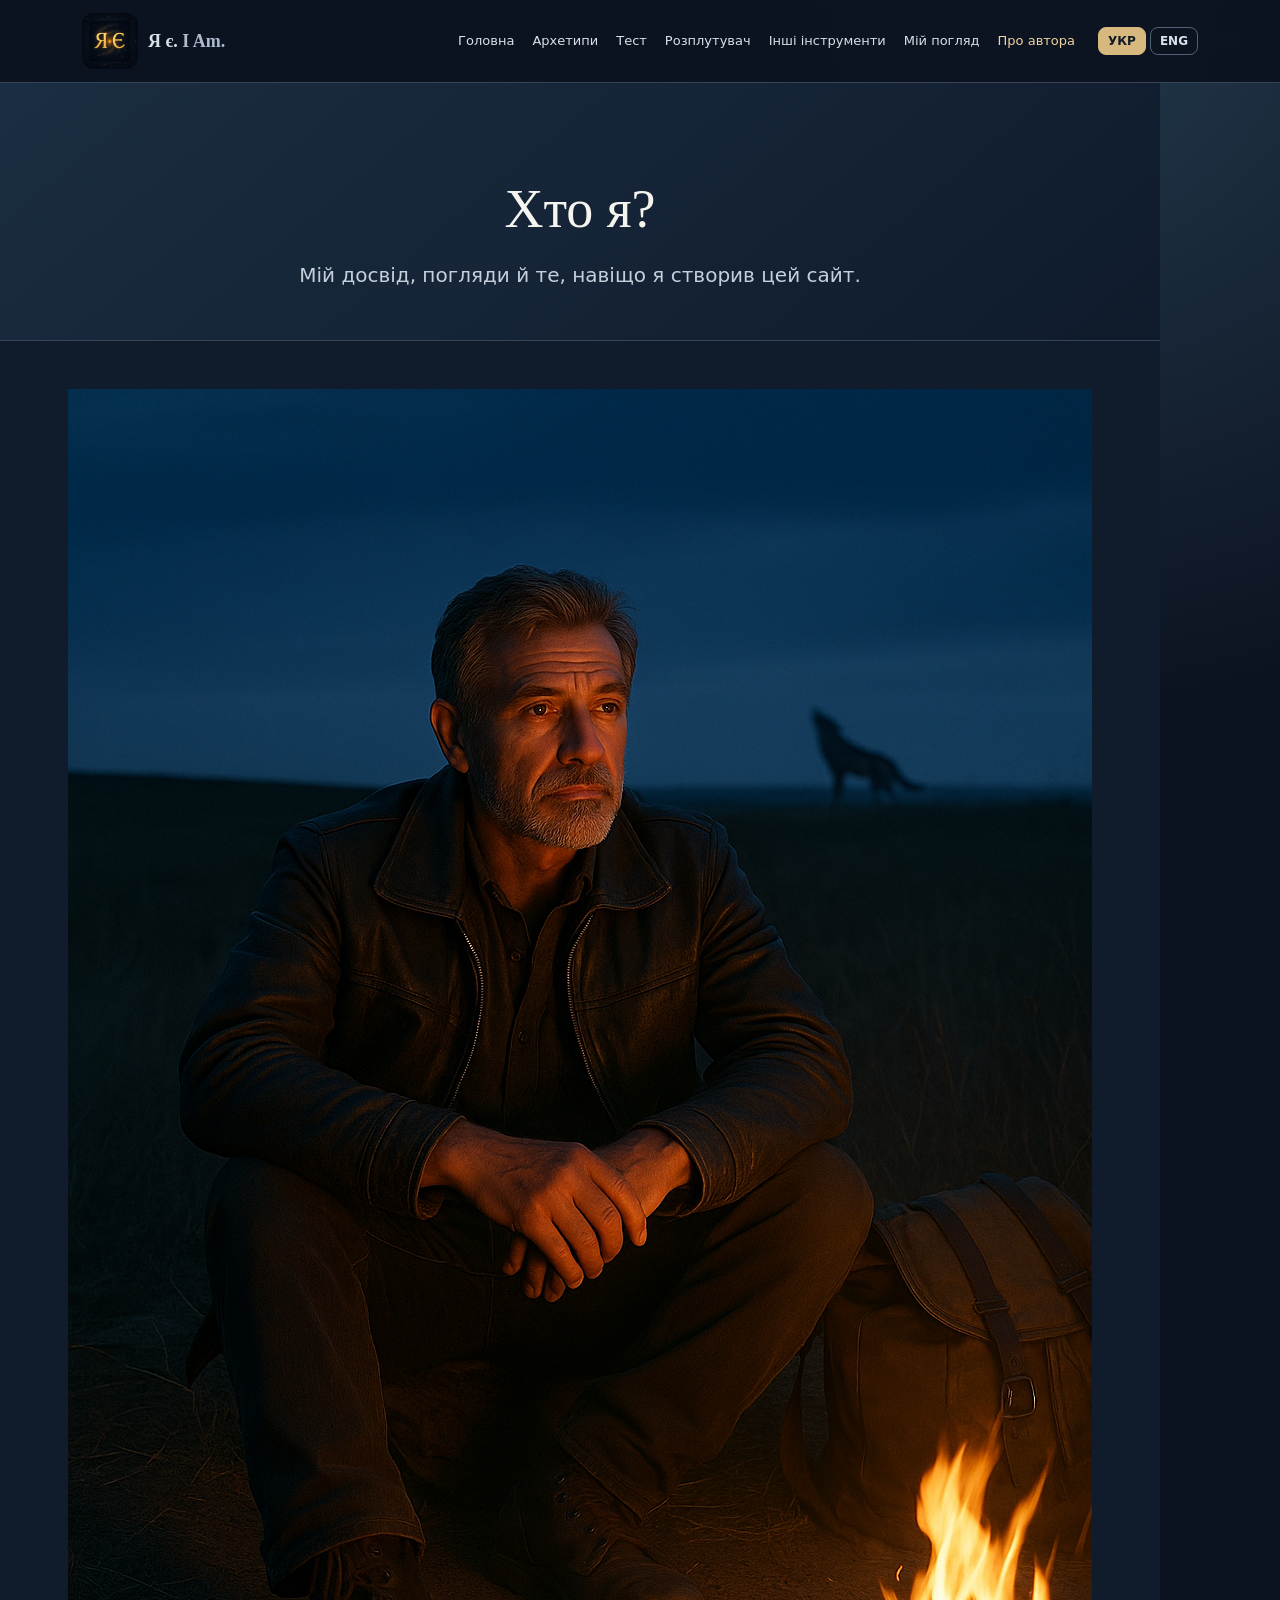
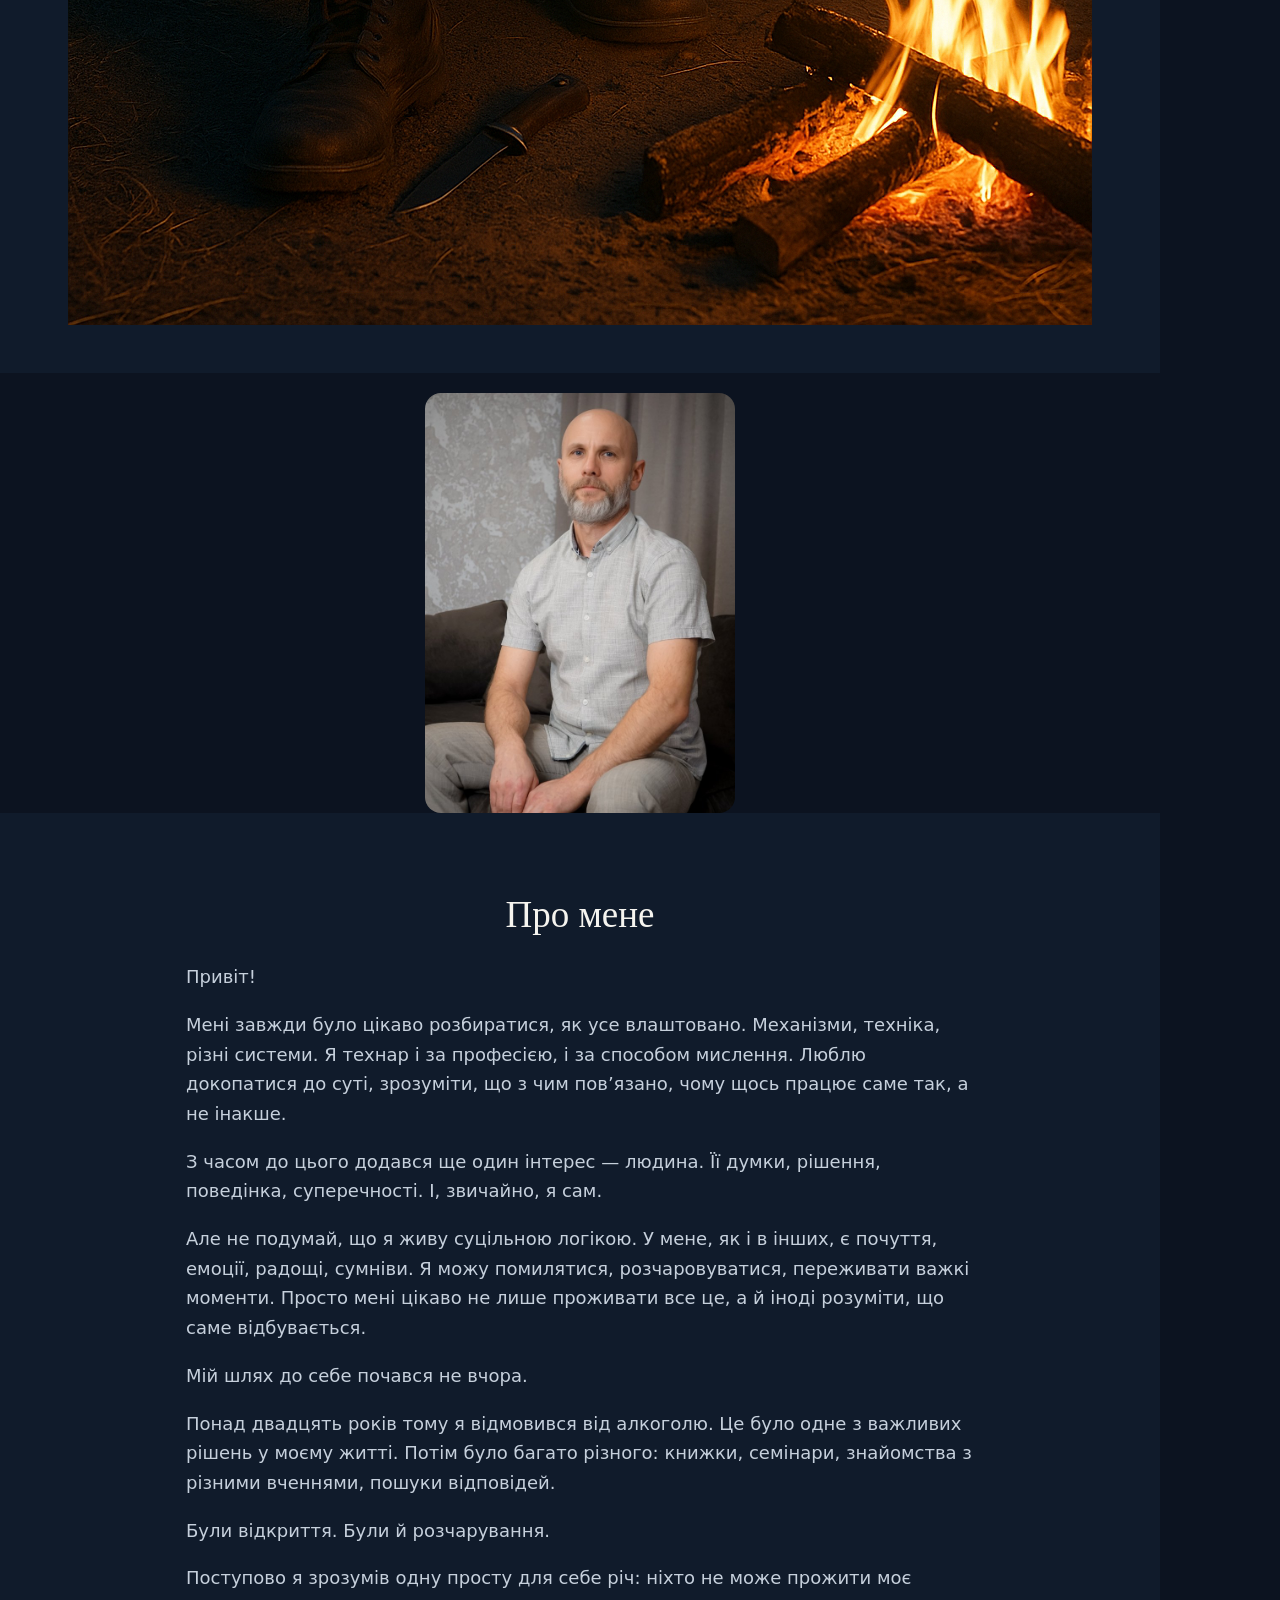
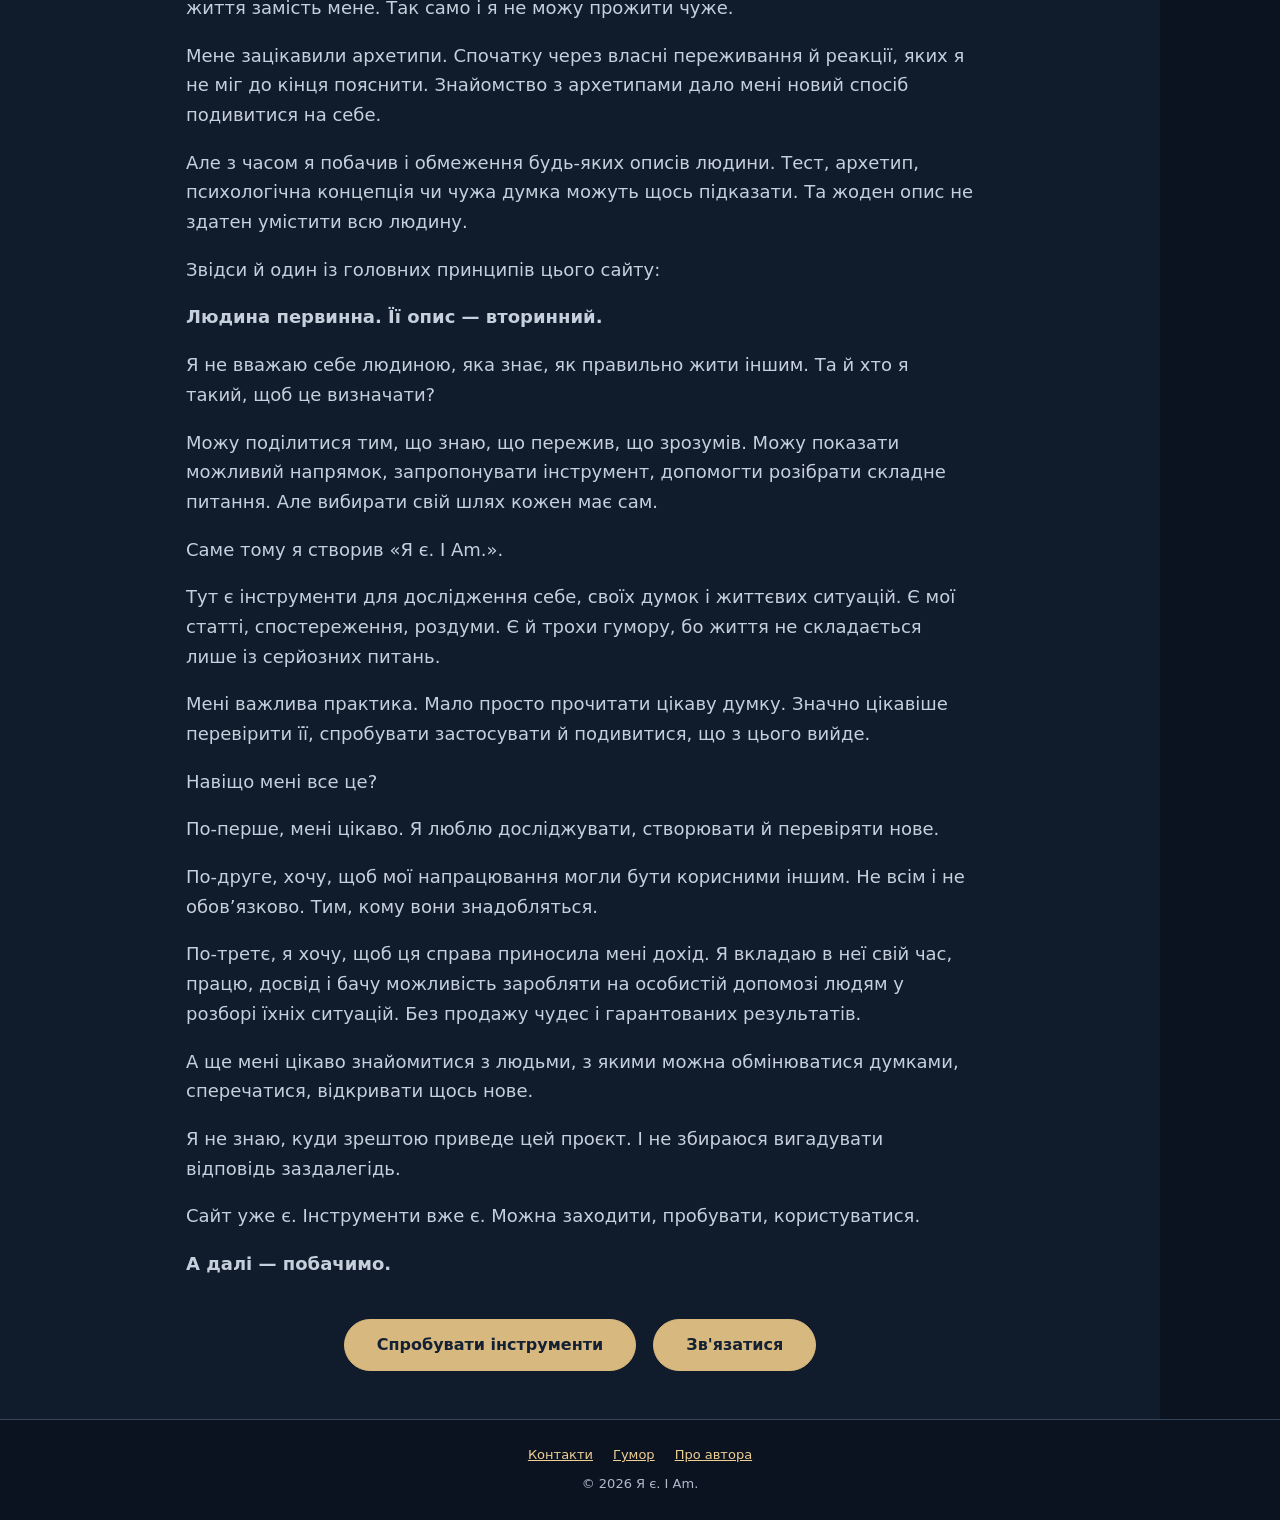
==== commit b5832124: "Update homepage and author page V14" ====
--- a/about.html
+++ b/about.html
@@ -4,13 +4,13 @@
 <head>
 <meta charset="utf-8"/>
 <meta content="width=device-width, initial-scale=1.0" name="viewport"/>
-<title>Про мене — Шукач Архетипів | Я є</title>
+<title>Про мене | Я є. I Am.</title>
 <link href="https://ya-e.in.ua/about.html" rel="canonical"/>
-<meta content="Шукач, який допомагає відкрити твої архетипи через особистий досвід і практичні інструменти на проєкті Я є." name="description"/>
+<meta content="Про автора «Я є. I Am.»: досвід, технічний спосіб мислення й інструменти для самостійного дослідження." name="description"/>
 <meta content="index, follow" name="robots"/>
 <!-- Open Graph -->
-<meta content="Про мене — Шукач Архетипів | Я є" property="og:title"/>
-<meta content="Шукач, який допомагає відкрити твої архетипи через особистий досвід і практичні інструменти." property="og:description"/>
+<meta content="Про мене | Я є. I Am." property="og:title"/>
+<meta content="Про автора сайту «Я є. I Am.» та його підхід до дослідження думок і життєвих ситуацій." property="og:description"/>
 <meta content="website" property="og:type"/>
 <meta content="images/ya-e-og.jpg" property="og:image"/>
 <meta content="1200" property="og:image:width"/>
@@ -235,8 +235,8 @@
 <span class="lang-section lang-en" lang="en">Who am I?</span>
 </h1>
 <p class="text-xl" style="max-width:60ch; margin:0 auto;">
-<span class="lang-section lang-uk active" lang="uk">Я — Шукач. Не з мапою й компасом, а той, хто знімає пил чужих очікувань і знайомиться із собою.</span>
-<span class="lang-section lang-en" lang="en">I’m a Seeker — not with a map and compass, but one who brushes off others’ expectations and gets to know himself.</span>
+<span class="lang-section lang-uk active" lang="uk">Мій досвід, погляди й те, навіщо я створив цей сайт.</span>
+<span class="lang-section lang-en" lang="en">My experience, my outlook, and why I created this site.</span>
 </p>
 </div>
 </section>
@@ -246,6 +246,7 @@
 <img alt="Вогнище — тепло і затишок / Campfire — warmth and comfort" class="figure-img mb-6" height="675" loading="lazy" src="images/campfire.jpg" width="1200"/>
 </div>
 </section>
+<div class="container" style="text-align:center;padding:20px 20px 0;"><img src="images/author-viktor.jpg" alt="Віктор — автор сайту / Viktor — website author" loading="lazy" style="display:block;width:100%;max-width:310px;max-height:420px;object-fit:cover;object-position:center 25%;border-radius:16px;margin:0 auto;"/></div>
 <!-- Content -->
 <section class="py-16 bg-white">
 <div class="container" style="max-width:820px;">
@@ -254,56 +255,58 @@
 <span class="lang-section lang-en" lang="en">About Me</span>
 </h2>
 <div class="lang-section lang-uk active" lang="uk">
-<p class="text-lg mb-4">Привіт, Шукачу!</p>
-<p class="text-lg mb-4">Раз ти тут — значить, у нас із тобою є дещо спільне: <strong>цікавість</strong>. Вона не добра й не зла. Вона просто є. І вона — твій двигун у цій реальності.</p>
-<p class="text-lg mb-4">Мені вже не двадцять. За плечима — всяке. Але це не має значення. Я — просто <strong>Людина</strong>. Йду своїм шляхом. Не скажу тобі, як жити. Не покажу готову дорогу. Лише вкажу напрям. А стежку прокладеш сам. І тільки ти.</p>
-<p class="text-lg mb-4">Колись я відчув мурашки від пісні. Потім — від інших слів. Тіло реагувало, а я не надавав цьому значення. Аж поки не дізнався про <strong>архетипи</strong>. І все стало на свої місця.</p>
-<p class="text-lg mb-4">Це стало ключем. Почалося найважливіше знайомство — знайомство із собою. Я зрозумів, що жив згідно зі своїм архетипом несвідомо — і не зраджував йому. А тіло свідчило про це — бо тіло не бреше. Мозок може вигадати будь-що. А тіло — ні.</p>
-<p class="text-lg mb-4"><strong>Архетип — це ядро людини.</strong> У когось один, у когось кілька. Вони можуть змішуватись, змінюватися, але все одно формують твій шлях.</p>
-<p class="text-lg mb-4"><strong>Приймаєш себе — краще розумієш.</strong> А отже, краще живеш. Це як вихід із туману. Але страшно — не кожен готовий дивитися без прикрас.</p>
-<p class="text-lg mb-4"><strong>Світло й темрява — твої.</strong> Не борись із собою. Прийми. І йди.</p>
-<p class="text-lg mb-4">Мій шлях почався 22 роки тому, коли я відмовився від алкоголю. Це була точка неповернення. З того часу — повільне, болюче, але справжнє зростання.</p>
-<p class="text-lg mb-4">Були семінари, гуру, курси, «успішний успіх» і «призначення». Чим далі — тим більше розчарувань. Поки не второпав: у кожного — свій шлях. Навіть наймудріший учитель не пройде його за тебе.</p>
-<p class="text-lg mb-4">Коли відкрив архетипи — почав жити, а не існувати.</p>
-<p class="text-lg mb-4">Я не «просвітлений». Просто бачу більше, ніж учора — і вчуся бачити глибше. Це дає відчуття повноти життя.</p>
-<p class="text-lg mb-4">Коли знайдеш себе — відчуєш це теж. Не обіцяю щастя чи багатства. Обіцяю одне: <strong>зміни</strong>. Реальність стане чіткішою. Люди — яснішими. Себе — зрозумієш глибше.</p>
-<p class="text-lg mb-4">Побічний ефект: <strong>справжні бажання почнуть здійснюватись</strong>. Може не всі й не одразу — але свої.</p>
-<p class="text-lg mb-4">Навіщо я це роблю?</p>
-<ol class="text-lg mb-4 space-y-4" style="list-style:decimal; padding-left:1.25rem;">
-<li>Щоб допомогти — тільки тим, хто сам попросить. Без «рятування світу» без запиту.</li>
-<li>Щоб знайти своїх — для спілкування, обговорення, розвитку. План-максимум — спільнота Шукачів.</li>
-<li>Щоб заробляти чесно: вкладаю час, сили, досвід — хочу, щоб це стало живою справою мого життя.</li>
-</ol>
-<p class="text-lg mb-4">Тут — не лише теорія. Я <strong>практик</strong>. Тому будуть інструменти й приклади. Бо знати — мало. Треба застосовувати.</p>
-<p class="text-lg mb-4">Буде багато розмов і тем. Куди це приведе — побачимо. Але спробувати варто. Це поклик мого архетипу.</p>
-<p class="text-lg mb-4">Отже, я знову саджаю насіння. Хочу, щоб виросло щось сильне, живе й справжнє.</p>
-<p class="text-lg mb-4">Якщо відгукується — приєднуйся. Дорога не легка, але — твоя.</p>
+<p class="text-lg mb-4">Привіт!</p>
+<p class="text-lg mb-4">Мені завжди було цікаво розбиратися, як усе влаштовано. Механізми, техніка, різні системи. Я технар і за професією, і за способом мислення. Люблю докопатися до суті, зрозуміти, що з чим пов’язано, чому щось працює саме так, а не інакше.</p>
+<p class="text-lg mb-4">З часом до цього додався ще один інтерес — людина. Її думки, рішення, поведінка, суперечності. І, звичайно, я сам.</p>
+<p class="text-lg mb-4">Але не подумай, що я живу суцільною логікою. У мене, як і в інших, є почуття, емоції, радощі, сумніви. Я можу помилятися, розчаровуватися, переживати важкі моменти. Просто мені цікаво не лише проживати все це, а й іноді розуміти, що саме відбувається.</p>
+<p class="text-lg mb-4">Мій шлях до себе почався не вчора.</p>
+<p class="text-lg mb-4">Понад двадцять років тому я відмовився від алкоголю. Це було одне з важливих рішень у моєму житті. Потім було багато різного: книжки, семінари, знайомства з різними вченнями, пошуки відповідей.</p>
+<p class="text-lg mb-4">Були відкриття. Були й розчарування.</p>
+<p class="text-lg mb-4">Поступово я зрозумів одну просту для себе річ: ніхто не може прожити моє життя замість мене. Так само і я не можу прожити чуже.</p>
+<p class="text-lg mb-4">Мене зацікавили архетипи. Спочатку через власні переживання й реакції, яких я не міг до кінця пояснити. Знайомство з архетипами дало мені новий спосіб подивитися на себе.</p>
+<p class="text-lg mb-4">Але з часом я побачив і обмеження будь-яких описів людини. Тест, архетип, психологічна концепція чи чужа думка можуть щось підказати. Та жоден опис не здатен умістити всю людину.</p>
+<p class="text-lg mb-4">Звідси й один із головних принципів цього сайту:</p>
+<p class="text-lg mb-4"><strong>Людина первинна. Її опис — вторинний.</strong></p>
+<p class="text-lg mb-4">Я не вважаю себе людиною, яка знає, як правильно жити іншим. Та й хто я такий, щоб це визначати?</p>
+<p class="text-lg mb-4">Можу поділитися тим, що знаю, що пережив, що зрозумів. Можу показати можливий напрямок, запропонувати інструмент, допомогти розібрати складне питання. Але вибирати свій шлях кожен має сам.</p>
+<p class="text-lg mb-4">Саме тому я створив «Я є. I Am.».</p>
+<p class="text-lg mb-4">Тут є інструменти для дослідження себе, своїх думок і життєвих ситуацій. Є мої статті, спостереження, роздуми. Є й трохи гумору, бо життя не складається лише із серйозних питань.</p>
+<p class="text-lg mb-4">Мені важлива практика. Мало просто прочитати цікаву думку. Значно цікавіше перевірити її, спробувати застосувати й подивитися, що з цього вийде.</p>
+<p class="text-lg mb-4">Навіщо мені все це?</p>
+<p class="text-lg mb-4">По-перше, мені цікаво. Я люблю досліджувати, створювати й перевіряти нове.</p>
+<p class="text-lg mb-4">По-друге, хочу, щоб мої напрацювання могли бути корисними іншим. Не всім і не обов’язково. Тим, кому вони знадобляться.</p>
+<p class="text-lg mb-4">По-третє, я хочу, щоб ця справа приносила мені дохід. Я вкладаю в неї свій час, працю, досвід і бачу можливість заробляти на особистій допомозі людям у розборі їхніх ситуацій. Без продажу чудес і гарантованих результатів.</p>
+<p class="text-lg mb-4">А ще мені цікаво знайомитися з людьми, з якими можна обмінюватися думками, сперечатися, відкривати щось нове.</p>
+<p class="text-lg mb-4">Я не знаю, куди зрештою приведе цей проєкт. І не збираюся вигадувати відповідь заздалегідь.</p>
+<p class="text-lg mb-4">Сайт уже є. Інструменти вже є. Можна заходити, пробувати, користуватися.</p>
+<p class="text-lg mb-4"><strong>А далі — побачимо.</strong></p>
 </div>
 <div class="lang-section lang-en" lang="en">
-<p class="text-lg mb-4">Hello, fellow Seeker!</p>
-<p class="text-lg mb-4">If you’re here, we share <strong>curiosity</strong>. It simply is — and powers you through reality.</p>
-<p class="text-lg mb-4">I’m no longer twenty. I’m just a <strong>Human</strong> on my path. I won’t hand you a ready-made road — I’ll point a direction. You’ll carve it.</p>
-<p class="text-lg mb-4">Once music gave me chills. Later, words did. My body reacted; I ignored it — until I discovered <strong>archetypes</strong>. Then it clicked.</p>
-<p class="text-lg mb-4">That started the key journey — meeting myself. I’d been living my archetype unconsciously. The body doesn’t lie; the mind does.</p>
-<p class="text-lg mb-4"><strong>Archetype is a person’s core.</strong> One or many — blending, shifting — still shaping your path.</p>
-<p class="text-lg mb-4"><strong>Self-acceptance sharpens sight.</strong> You live better. It’s scary, but worth it.</p>
-<p class="text-lg mb-4"><strong>Your light and darkness are yours.</strong> Don’t fight yourself. Accept and walk.</p>
-<p class="text-lg mb-4">My turning point: quitting alcohol 22 years ago. Since then — slow, painful, true growth.</p>
-<p class="text-lg mb-4">Seminars, gurus, courses… disillusionment. Everyone has their way; no teacher can walk it for you.</p>
-<p class="text-lg mb-4">Archetypes helped me start living — not merely existing.</p>
-<p class="text-lg mb-4">I’m not enlightened. I just see more and learn to see deeper. That brings fullness.</p>
-<p class="text-lg mb-4">Find yourself — feel that fullness. I promise one thing: <strong>change</strong>.</p>
-<p class="text-lg mb-4">Side effect: <strong>true desires start coming true</strong>. Not all, not at once — but yours.</p>
-<p class="text-lg mb-4">Why do I do this?</p>
-<ol class="text-lg mb-4 space-y-4" style="list-style:decimal; padding-left:1.25rem;">
-<li>To help — only those who ask.</li>
-<li>To find my people — conversation, reflection, growth; ultimately, a Seekers’ community.</li>
-<li>To earn honestly — time, effort, experience deserve a living craft.</li>
-</ol>
-<p class="text-lg mb-4">Not just theory. I’m a <strong>practitioner</strong>. Expect tools and examples.</p>
-<p class="text-lg mb-4">Plenty of dialogue. We’ll see where it leads. It’s my archetype’s calling.</p>
-<p class="text-lg mb-4">So I plant a seed again — hoping for something strong, living, and true.</p>
-<p class="text-lg mb-4">If it pulls you — join. The road won’t be easy, but it will be yours.</p>
+<p class="text-lg mb-4">Hello!</p>
+<p class="text-lg mb-4">I’ve always been curious about how things work. Mechanisms, technology, different systems. I’m a technical person by profession and by the way I think. I like getting to the heart of things, understanding what connects to what, and why something works one way rather than another.</p>
+<p class="text-lg mb-4">Over time, another interest joined the list: people. Their thoughts, decisions, behavior, contradictions. And, of course, myself.</p>
+<p class="text-lg mb-4">But don’t think my life is all logic. Like anyone else, I have feelings, emotions, joys, and doubts. I make mistakes, get disappointed, and go through difficult moments. I’m interested not only in living through them, but sometimes in understanding what’s happening.</p>
+<p class="text-lg mb-4">My journey of getting to know myself didn’t begin yesterday.</p>
+<p class="text-lg mb-4">More than twenty years ago, I stopped drinking alcohol. It was one of the important decisions in my life. Much followed: books, seminars, encounters with different teachings, and searches for answers.</p>
+<p class="text-lg mb-4">There were discoveries. And there were disappointments.</p>
+<p class="text-lg mb-4">Gradually I came to understand something simple for myself: no one can live my life for me. And I cannot live someone else’s.</p>
+<p class="text-lg mb-4">I became interested in archetypes, initially because of my own experiences and reactions that I couldn’t fully explain. Learning about archetypes gave me a new way to look at myself.</p>
+<p class="text-lg mb-4">But with time, I also saw the limitations of any description of a person. A test, an archetype, a psychological concept, or someone else’s opinion may offer a clue. None of them can contain the whole person.</p>
+<p class="text-lg mb-4">That leads to one of this site’s central principles:</p>
+<p class="text-lg mb-4"><strong>The person comes first. Any description of them comes second.</strong></p>
+<p class="text-lg mb-4">I don’t consider myself someone who knows how others should live. Who am I to decide that?</p>
+<p class="text-lg mb-4">I can share what I know, what I’ve experienced, and what I’ve come to understand. I can point toward a possible direction, offer a tool, or help untangle a difficult question. But each person has to choose their own path.</p>
+<p class="text-lg mb-4">That is why I created “Я є. I Am.”</p>
+<p class="text-lg mb-4">Here you’ll find tools for exploring yourself, your thoughts, and life situations. There are my articles, observations, and reflections. There’s also some humor, because life isn’t made up entirely of serious questions.</p>
+<p class="text-lg mb-4">Practice matters to me. Simply reading an interesting idea is not enough. It’s far more interesting to test it, try applying it, and see what happens.</p>
+<p class="text-lg mb-4">Why am I doing this?</p>
+<p class="text-lg mb-4">First, because I’m curious. I enjoy exploring, creating, and testing new things.</p>
+<p class="text-lg mb-4">Second, I want what I’ve developed to be useful to others. Not everyone, and not necessarily. Just those who find it useful.</p>
+<p class="text-lg mb-4">Third, I want this work to earn me an income. I invest my time, effort, and experience, and I see an opportunity to earn through personally helping people explore their situations. Without selling miracles or guaranteed outcomes.</p>
+<p class="text-lg mb-4">I also enjoy meeting people with whom I can exchange ideas, disagree, and discover something new.</p>
+<p class="text-lg mb-4">I don’t know where this project will eventually lead. And I’m not going to invent an answer in advance.</p>
+<p class="text-lg mb-4">The site is here. The tools are here. You can come in, try them, and use them.</p>
+<p class="text-lg mb-4"><strong>And we’ll see where it goes.</strong></p>
 </div>
 <div class="buttons">
 <a class="button" href="tools.html">
@@ -334,13 +337,13 @@
       };
 
       const TITLES = {
-        uk: 'Про мене — Шукач Архетипів | Я є',
-        en: 'About Me — Seeker of Archetypes | I Am'
+        uk: 'Про мене | Я є. I Am.',
+        en: 'About Me | I Am'
       };
 
       const DESCS = {
-        uk: 'Шукач, який допомагає відкрити твої архетипи через особистий досвід і практичні інструменти.',
-        en: 'A Seeker who helps uncover your archetypes through experience and practical tools.'
+        uk: 'Про автора сайту «Я є. I Am.» та його підхід до дослідження думок і життєвих ситуацій.',
+        en: 'About the creator of I Am and his approach to exploring thoughts and life situations.'
       };
 
       const $ = (sel, root=document) => root.querySelector(sel);
--- a/assets/theme-v2.css
+++ b/assets/theme-v2.css
@@ -163,3 +163,114 @@
   stroke-width:2px!important;
   stroke-linejoin:round!important;
 }
+
+
+/* V8 — readability on Mind Exploration and Humor.
+   The original modules use hardcoded white cards. Keep the unified navy/gold
+   palette and override BOTH background and text, not just either one. */
+body.legacy-page .steps-wrap .step {
+  background:#1f3044!important;
+  color:#f5f4ef!important;
+  border:1px solid #52647b!important;
+}
+body.legacy-page .steps-wrap .step :is(h2,h3,h4,strong) {
+  color:#f5f4ef!important;
+  opacity:1!important;
+}
+body.legacy-page .steps-wrap .step :is(p,li,label,span,.lang-section) {
+  color:#dce6f0!important;
+  opacity:1!important;
+}
+body.legacy-page .steps-wrap .step :is(input,textarea,select) {
+  background:#101d2b!important;
+  color:#f5f4ef!important;
+}
+body.legacy-page #accordion details.joke,
+body.legacy-page #accordion details.joke[open] {
+  background:#1f3044!important;
+  border:1px solid #52647b!important;
+  color:#f5f4ef!important;
+  box-shadow:none!important;
+}
+body.legacy-page #accordion details.joke summary,
+body.legacy-page #accordion details.joke .body {
+  background:transparent!important;
+  color:#f5f4ef!important;
+  opacity:1!important;
+}
+body.legacy-page #accordion details.joke :is(p,li,span,strong,em,.lang-section) {
+  color:#e3eaf2!important;
+  opacity:1!important;
+}
+body.legacy-page #accordion details.joke :is(h2,h3,h4) {
+  color:#f5d9aa!important;
+}
+body.legacy-page #accordion details.joke summary:hover,
+body.legacy-page #accordion details.joke summary:focus-visible {
+  background:#2b4055!important;
+}
+
+
+/* V9 — interactive six-stage Mind Exploration, as deployed on GitHub.
+   Scope everything to #mind-explorer; do not alter other pages. */
+body.legacy-page #mind-explorer .explorer-intro,
+body.legacy-page #mind-explorer .explorer-step,
+body.legacy-page #mind-explorer .summary {
+  background:#1f3044!important;
+  color:#f5f4ef!important;
+  border:1px solid #52647b!important;
+  box-shadow:none!important;
+}
+body.legacy-page #mind-explorer :is(.explorer-intro,.explorer-step,.summary)
+:is(p,h2,h3,h4,li,label,legend,span,strong,em,.lead,.hint,.summary-value,.summary-label,.progress-meta,.range-value) {
+  color:#e5edf5!important;
+  opacity:1!important;
+  text-shadow:none!important;
+}
+body.legacy-page #mind-explorer :is(.explorer-intro,.explorer-step,.summary)
+:is(h2,h3,h4,strong) {
+  color:#f5d9aa!important;
+}
+body.legacy-page #mind-explorer :is(.explorer-intro,.explorer-step,.summary)
+:is(.hint,.lead,.progress-meta,.summary-label) {
+  color:#c4d3e3!important;
+}
+body.legacy-page #mind-explorer :is(.choice,.decision-card) {
+  background:#26394f!important;
+  border:1px solid #60758a!important;
+  color:#e5edf5!important;
+}
+body.legacy-page #mind-explorer :is(.choice,.decision-card) :is(span,strong,label) {
+  color:#e5edf5!important;
+}
+body.legacy-page #mind-explorer :is(textarea,input[type=text],select) {
+  background:#101d2b!important;
+  border:1px solid #738399!important;
+  color:#f5f4ef!important;
+  opacity:1!important;
+}
+body.legacy-page #mind-explorer :is(textarea,input[type=text])::placeholder {
+  color:#b7c9d9!important;
+  opacity:1!important;
+}
+body.legacy-page #mind-explorer .logic-alert,
+body.legacy-page #mind-explorer .validation {
+  background:#493725!important;
+  color:#ffdfac!important;
+  border-color:#d7b87e!important;
+}
+body.legacy-page #mind-explorer :is(.logic-alert,.validation) :is(span,strong) {
+  color:#ffdfac!important;
+}
+body.legacy-page #mind-explorer .btn-secondary {
+  background:#354b62!important;
+  color:#f5f4ef!important;
+}
+body.legacy-page #mind-explorer .btn-ghost {
+  background:#1c2b3d!important;
+  color:#f5d9aa!important;
+}
+body.legacy-page #mind-explorer .btn-primary {
+  background:#d7b87e!important;
+  color:#152236!important;
+}
